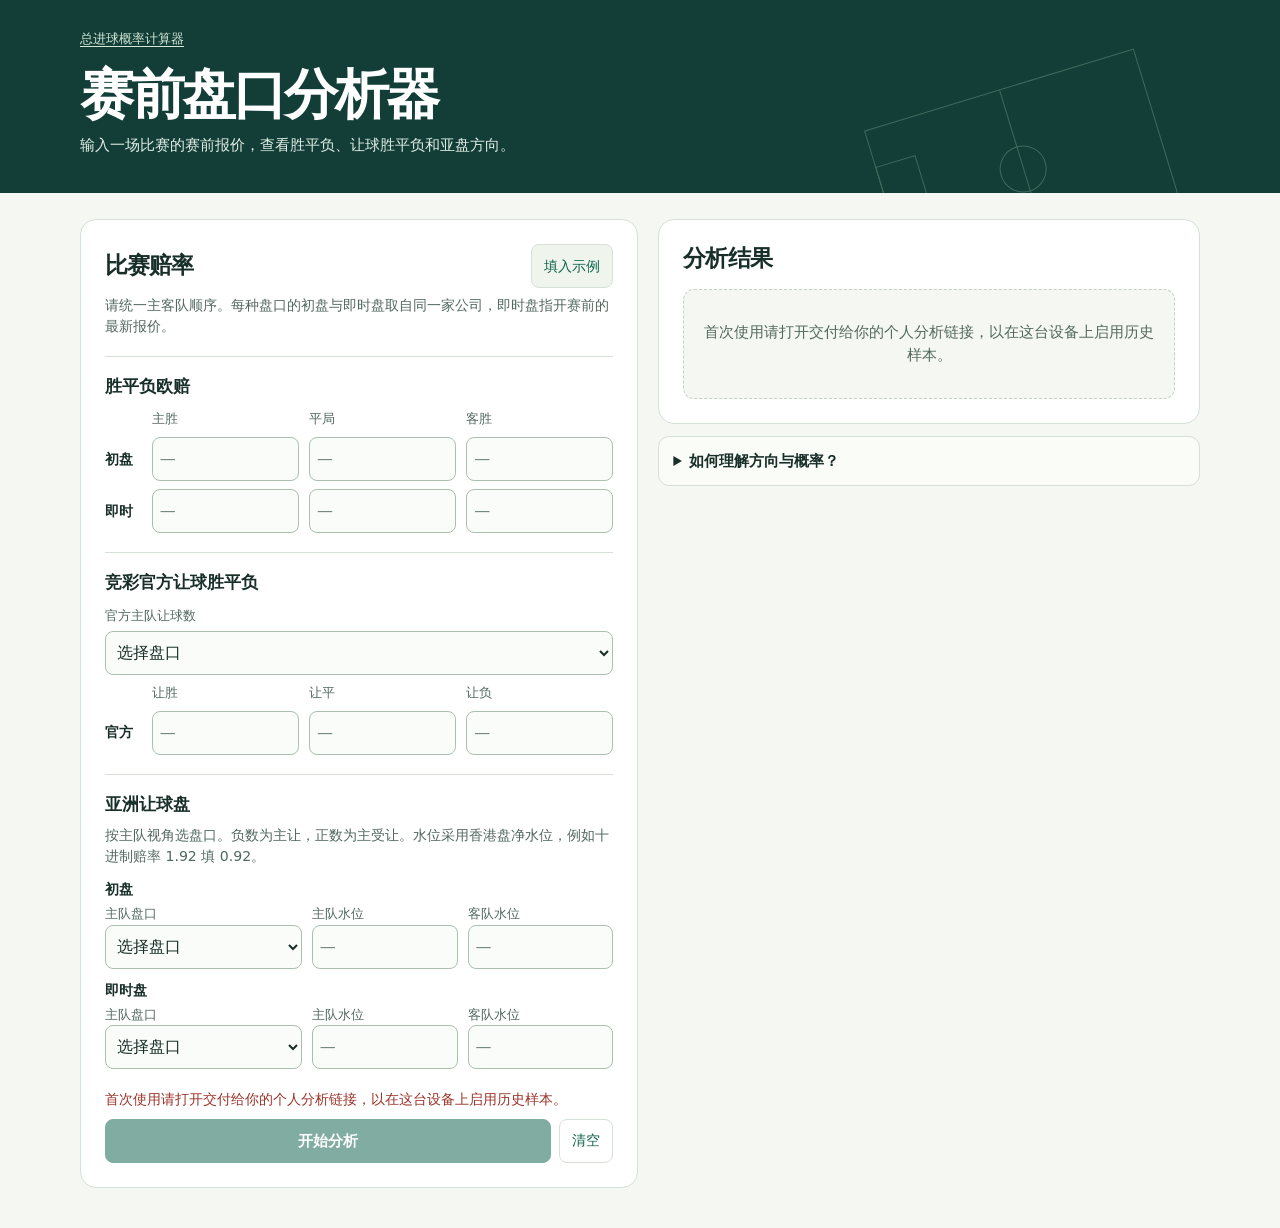
==== markets/index.html @ 4c2ef5ac "Add personal pre-match three-market analyzer" ====
<!doctype html>
<html lang="zh-CN">
<head>
  <meta charset="utf-8">
  <meta name="viewport" content="width=device-width, initial-scale=1">
  <meta name="theme-color" content="#123e37">
  <meta name="description" content="输入同一场比赛的赛前欧赔、竞彩让球胜平负和亚洲让球盘，查看三个市场的概率和方向。">
  <title>赛前盘口分析器</title>
  <link rel="stylesheet" href="./style.css">
  <script defer src="./model-loader.js"></script>
  <script defer src="./history-core.js"></script>
  <script defer src="./engine.js"></script>
  <script defer src="./app.js"></script>
</head>
<body>
  <header class="mast">
    <div class="container mast-content">
      <a class="sibling" href="https://bravono169.github.io/total-goals-calculator/">总进球概率计算器</a>
      <h1>赛前盘口分析器</h1>
      <p>输入一场比赛的赛前报价，查看胜平负、让球胜平负和亚盘方向。</p>
      <div aria-hidden="true" class="pitch"><i></i></div>
    </div>
  </header>
  <main class="container layout">
    <noscript>请启用 JavaScript 以加载计算功能。</noscript>
    <form id="quotes" class="card" novalidate autocomplete="off">
      <div class="card-cap"><h2>比赛赔率</h2><button type="button" class="sample" id="example">填入示例</button></div>
      <p class="hint">请统一主客队顺序。每种盘口的初盘与即时盘取自同一家公司，即时盘指开赛前的最新报价。</p>
      <fieldset>
        <legend>胜平负欧赔</legend>
        <div class="odds-block" id="euro-fields"></div>
      </fieldset>
      <fieldset>
        <legend>竞彩官方让球胜平负</legend>
        <div id="official-line"></div>
        <div class="odds-block" id="official-fields"></div>
      </fieldset>
      <fieldset>
        <legend>亚洲让球盘</legend>
        <p class="hint">按主队视角选盘口。负数为主让，正数为主受让。水位采用香港盘净水位，例如十进制赔率 1.92 填 0.92。</p>
        <div class="ah-slots" id="asian-fields"></div>
      </fieldset>
      <div class="form-end">
        <p id="form-status" class="hint" role="status">正在载入历史统计参数…</p>
        <div class="controls">
          <button type="submit" id="analyze" class="primary" disabled>开始分析</button>
          <button type="button" class="secondary" id="clear">清空</button>
        </div>
      </div>
    </form>
    <section class="result-area" aria-labelledby="result-heading">
      <div class="card result-card">
        <div class="card-cap"><h2 id="result-heading" tabindex="-1">分析结果</h2><span id="sample-tag" hidden>示例数据</span></div>
        <p id="empty" class="empty">填完三组赛前报价，点击「开始分析」查看方向和概率。</p>
        <div id="output" hidden></div>
      </div>
      <details class="notes">
        <summary>如何理解方向与概率？</summary>
        <p>普通胜平负使用常规 90 分钟及伤停补时的比分。官方让球以主队净胜球加官方让球数判定，大于零为让胜，等于零为让平，小于零为让负。主队 -1 球时，主队恰好赢一球就是让平。</p>
        <p>官方 SP 和欧赔的市场隐含概率均按三项赔率倒数归一化。页面同时给出可用的历史统计估计。各项按完整精度比较，百分比经四舍五入。</p>
        <p>亚盘按即时盘口结算。四分之一盘拆成相邻两个半球或整数盘口，各占一半。主队 -0.25 球打平为主队输半、客队赢半。方向按赢盘概率（赢全或赢半）比较，表中单列走盘、输半和输全。</p>
        <p id="study-note"></p>
        <p id="holdout-note"></p>
        <p>赔率仅在当前浏览器中计算。</p>
      </details>
    </section>
  </main>
</body>
</html>
---- markets/style.css ----
:root {
  color-scheme: light;
  font-family: "Inter", "PingFang SC", "Microsoft YaHei", system-ui, sans-serif;
  font-variant-numeric: tabular-nums;
  --ink: #182e29;
  --sub: #52685f;
  --green: #0e624d;
  --line: #d5e0d7;
  --paper: #f5f7f2;
  --warn: #89460b;
}
* { box-sizing: border-box; }
[hidden] { display: none !important; }
body { margin: 0; color: var(--ink); background: var(--paper); line-height: 1.5; }
h1, h2, h3, p { margin: 0; }
input, select, button { font: inherit; color: inherit; }
:focus-visible { outline: 3px solid #399b83; outline-offset: 3px; }
.container { width: min(calc(100% - 32px), 1120px); margin-inline: auto; }
.mast { background: #123e37; color: #fff; overflow: hidden; }
.mast-content { position: relative; padding-block: 19px 28px; }
.mast-content > :not(.pitch) { position: relative; z-index: 1; }
.sibling { display: inline-block; font-size: .84rem; color: #d4e8d6; text-underline-offset: .2em; }
h1 { line-height: 1.1; margin-block: 15px 10px; font-size: clamp(2rem, 4.2vw, 3.4rem); letter-spacing: -.055em; }
.mast p { max-width: 39em; color: #e2efe6; font-size: .96rem; }
.pitch { position: absolute; right: -110px; bottom: -58px; width: 282px; height: 165px; border: 1px solid; color: #a3c7ac; opacity: .17; transform: rotate(-17deg); }
.pitch::before, .pitch::after, .pitch i { position: absolute; content: ""; }
.pitch::before { top: 0; left: 50%; height: 100%; border-left: 1px solid; }
.pitch::after { border: 1px solid; border-radius: 50%; width: 45px; height: 45px; left: 50%; top: 50%; transform: translate(-50%,-50%); }
.pitch i { top: 23%; bottom: 23%; left: -1px; width: 42px; border: 1px solid; }
.layout { display: grid; align-items: start; gap: 16px; padding-block: 18px 40px; }
.layout > * { min-width: 0; }
.card { border: 1px solid var(--line); border-radius: 16px; padding: 18px; background: #fff; }
.card-cap, .lead { display: flex; align-items: baseline; justify-content: space-between; flex-wrap: wrap; gap: 6px 12px; }
.card-cap { align-items: center; }
h2 { font-size: 1.42rem; line-height: 1.3; letter-spacing: -.04em; }
.hint, .caption { margin-top: 7px; color: var(--sub); font-size: .88rem; }
fieldset, .item { min-width: 0; padding: 0; margin: 19px 0 0; border: 0; }
fieldset::before, .item::before { display: block; content: ""; height: 1px; background: var(--line); margin-bottom: 17px; }
legend { float: left; display: block; margin: 0 0 8px; padding: 0; width: 100%; }
fieldset::before { float: left; width: 100%; }
fieldset > :not(legend) { clear: both; }
legend, h3 { font-size: 1.06rem; font-weight: 720; }
.odds-block { display: grid; grid-template-columns: 2.3em repeat(3,minmax(0,1fr)); gap: 8px 6px; align-items: center; }
.odds-block .col, .time, label { color: var(--sub); font-size: .84rem; }
.col { margin-top: 1px; }
.row-title { font-size: .86rem; font-weight: 600; }
input,select { width: 100%; min-width: 0; max-width: 100%; display: block; height: 44px; padding: 7px; border: 1px solid #adbfaf; border-radius: 8px; background:#fafcf9; color:var(--ink); font-size: 1rem; }
input::placeholder { color:#76897f; }
[aria-invalid="true"] { border-color:#aa362c; background:#fff6f1; }
.line-input { margin: 4px 0 7px; }
.line-input label { display: inline-block; margin-bottom: 4px; }
.ah-slots { margin-top: 12px; }
.ah-row { display: grid; grid-template-columns: minmax(0,1.35fr) repeat(2,minmax(0,1fr)); gap: 6px; }
.ah-fields + .ah-fields { margin-top: 11px; }
.ah-title { font-size: .88rem; font-weight: 650; margin-bottom: 4px; }
.ah-row label { display: block; }
.ah-row .line-input { margin: 0; }
.ah-row .line-input label { margin: 0; }
.custom-line { grid-column: 1/-1; margin-top: 5px; }
.form-end { margin-top: 20px; }
.controls { display: flex; gap: 8px; margin-top: 9px; }
button { border-radius: 8px; font-size: .94rem; min-height: 44px; padding: 8px 12px; cursor: pointer; }
button:disabled { opacity: .52; cursor: default; }
.sample, .secondary { font-size: .88rem; border: 1px solid var(--line); color: var(--green); background: #fff; }
.sample { background: #eff5ed; }
.primary { border: 1px solid var(--green); background: var(--green); color: white; font-weight: 650; flex: 1; }
button:not(:disabled):hover { filter: brightness(.96); }
#form-status.error { color: #9b3328; }
.empty { display: grid; place-items: center; border: 1px dashed #c1d1c3; border-radius: 11px; margin-top: 15px; padding: 20px 14px; min-height: 110px; text-align:center; color:var(--sub); font-size:.95rem; background:#f5f8f2; }
#sample-tag { color:var(--green); font-size:.82rem; font-weight:600; }
.item { margin-top: 15px; }
.lead { background:#edf5ee; border-radius:8px; margin:9px 0; padding:10px 12px; align-items:center; }
.lead strong { color:#0d563e; font-size:1.08rem; }
.lead span { font-size:.94rem; font-weight:650; color:#254f3e; }
.caption { font-size:.86rem; }
.draw-reference { margin-top:8px; padding:8px 11px; color:#355347; border-left:3px solid #8baa80; background:#f5f8f0; font-size:.87rem; }
table { width: 100%; border-collapse: collapse; font-size:.91rem; margin-top:8px; }
th, td { padding:7px 3px; text-align:right; }
th:first-child, td:first-child { text-align:left; }
thead th { color: var(--sub); font-size:.80rem; font-weight:550; }
td, tbody th { border-top:1px solid #e5ede5; white-space:nowrap; }
tbody th { font-weight:630; }
.draw { background:#f5f8f0; }
.warning { border-left:3px solid #bd852e; background:#fff7e9; padding:8px 11px; color:#74471d; font-size:.87rem; margin-top:12px; }
.notes { margin-top:12px; border:1px solid var(--line); border-radius:11px; padding:0 14px; background:#fafcf8; }
summary { cursor:pointer; padding:13px 0; font-weight:650; font-size:.94rem; }
.notes p { margin-bottom:12px; color:var(--sub); font-size:.87rem; }
@media(min-width:800px) {
  .mast-content { padding-block:26px 36px; }
  .pitch { right:36px; opacity:.31; }
  .layout { grid-template-columns:minmax(0,1fr) minmax(0,.97fr); gap:20px; padding-top:26px; }
  .card { padding:24px; }
  .odds-block,.ah-row { column-gap:10px; }
}
@media(max-width:365px) {
  .container { width:calc(100% - 20px); }
  .card { padding:14px; }
  .ah-row { grid-template-columns:minmax(0,1.25fr) repeat(2,minmax(0,1fr)); }
  td, th { padding-inline:1px; }
}
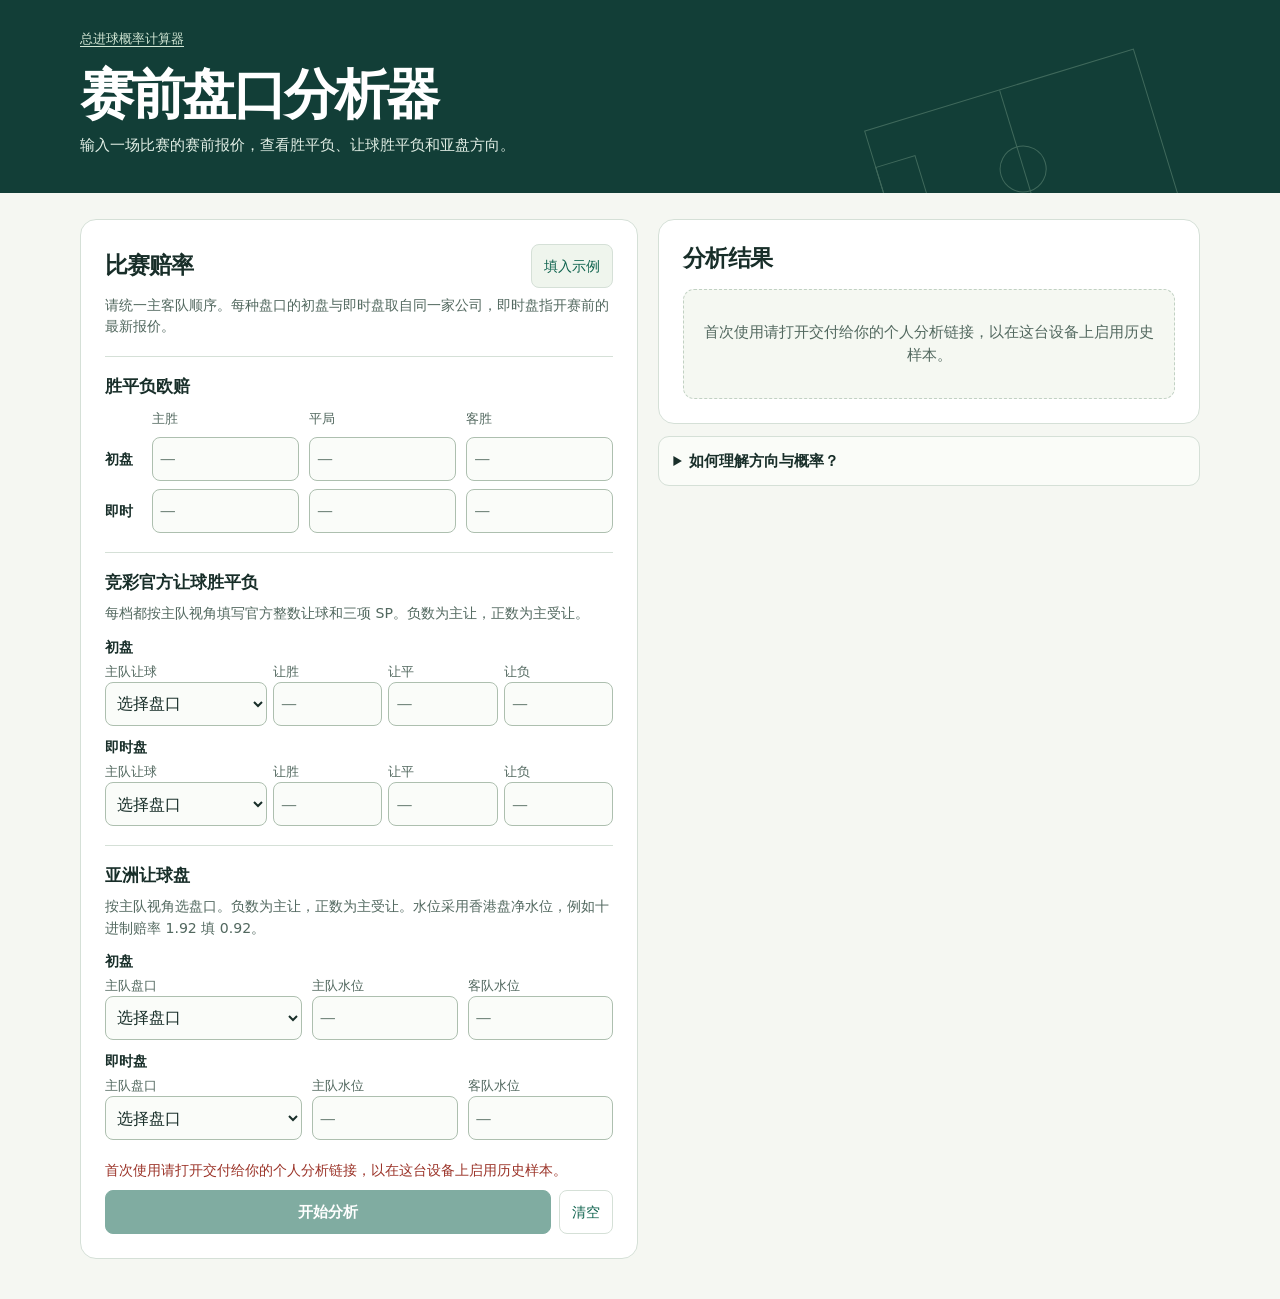
==== commit 44081d4a: "Analyze opening and latest official handicap SP using matched historical outcomes" ====
--- a/markets/index.html
+++ b/markets/index.html
@@ -9,6 +9,7 @@
   <link rel="stylesheet" href="./style.css">
   <script defer src="./model-loader.js"></script>
   <script defer src="./history-core.js"></script>
+  <script defer src="./hhad-core.js"></script>
   <script defer src="./engine.js"></script>
   <script defer src="./app.js"></script>
 </head>
@@ -32,8 +33,8 @@
       </fieldset>
       <fieldset>
         <legend>竞彩官方让球胜平负</legend>
-        <div id="official-line"></div>
-        <div class="odds-block" id="official-fields"></div>
+        <p class="hint">每档都按主队视角填写官方整数让球和三项 SP。负数为主让，正数为主受让。</p>
+        <div class="ah-slots" id="official-fields"></div>
       </fieldset>
       <fieldset>
         <legend>亚洲让球盘</legend>
@@ -61,6 +62,7 @@
         <p>亚盘按即时盘口结算。四分之一盘拆成相邻两个半球或整数盘口，各占一半。主队 -0.25 球打平为主队输半、客队赢半。方向按赢盘概率（赢全或赢半）比较，表中单列走盘、输半和输全。</p>
         <p id="study-note"></p>
         <p id="holdout-note"></p>
+        <p id="official-study-note"></p>
         <p>赔率仅在当前浏览器中计算。</p>
       </details>
     </section>
--- a/markets/style.css
+++ b/markets/style.css
@@ -56,6 +56,9 @@
 .ah-row label { display: block; }
 .ah-row .line-input { margin: 0; }
 .ah-row .line-input label { margin: 0; }
+.official-row { display: grid; grid-template-columns: minmax(0,1.48fr) repeat(3,minmax(0,1fr)); gap: 6px; }
+.official-row label { display: block; }
+.official-row .line-input, .official-row .line-input label { margin: 0; }
 .custom-line { grid-column: 1/-1; margin-top: 5px; }
 .form-end { margin-top: 20px; }
 .controls { display: flex; gap: 8px; margin-top: 9px; }
@@ -73,6 +76,7 @@
 .lead strong { color:#0d563e; font-size:1.08rem; }
 .lead span { font-size:.94rem; font-weight:650; color:#254f3e; }
 .caption { font-size:.86rem; }
+.item h4 { font-size:.93rem; font-weight:650; margin:14px 0 2px; }
 .draw-reference { margin-top:8px; padding:8px 11px; color:#355347; border-left:3px solid #8baa80; background:#f5f8f0; font-size:.87rem; }
 table { width: 100%; border-collapse: collapse; font-size:.91rem; margin-top:8px; }
 th, td { padding:7px 3px; text-align:right; }
